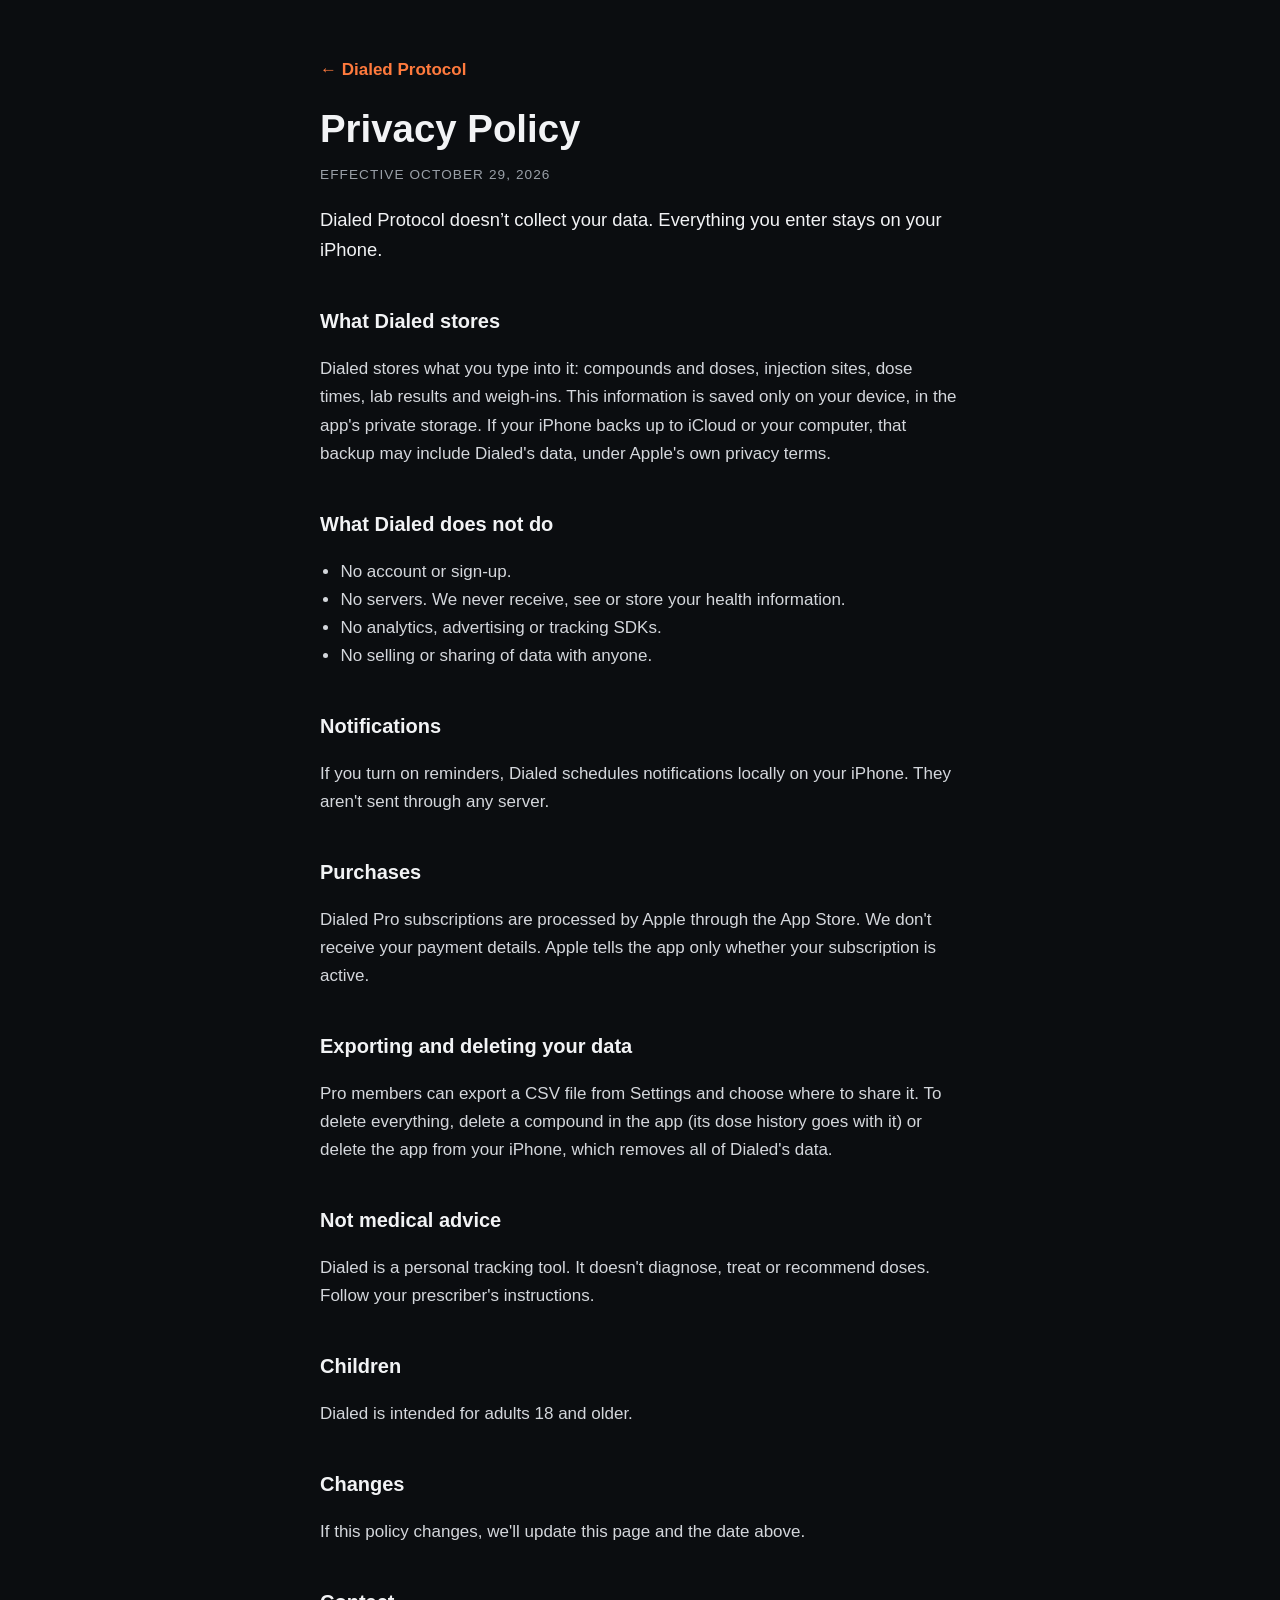
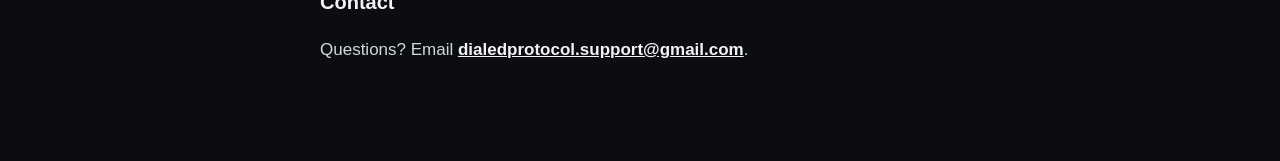
==== privacy.html @ 0b733ab6 "Support and privacy pages for Dialed Protocol" ====
<!doctype html>
<html lang="en">
<head>
<meta charset="utf-8">
<meta name="viewport" content="width=device-width, initial-scale=1">
<title>Dialed Protocol Privacy Policy</title>
<link rel="stylesheet" href="style.css">
</head>
<body>
<main>
  <a class="back" href="index.html">← Dialed Protocol</a>
  <h1>Privacy Policy</h1>
  <p class="meta">Effective October 29, 2026</p>

  <p class="lede">Dialed Protocol doesn&rsquo;t collect your data. Everything you enter stays on your iPhone.</p>

  <h2>What Dialed stores</h2>
  <p>Dialed stores what you type into it: compounds and doses, injection sites, dose times, lab results and weigh-ins. This information is saved only on your device, in the app's private storage. If your iPhone backs up to iCloud or your computer, that backup may include Dialed's data, under Apple's own privacy terms.</p>

  <h2>What Dialed does not do</h2>
  <ul>
    <li>No account or sign-up.</li>
    <li>No servers. We never receive, see or store your health information.</li>
    <li>No analytics, advertising or tracking SDKs.</li>
    <li>No selling or sharing of data with anyone.</li>
  </ul>

  <h2>Notifications</h2>
  <p>If you turn on reminders, Dialed schedules notifications locally on your iPhone. They aren't sent through any server.</p>

  <h2>Purchases</h2>
  <p>Dialed Pro subscriptions are processed by Apple through the App Store. We don't receive your payment details. Apple tells the app only whether your subscription is active.</p>

  <h2>Exporting and deleting your data</h2>
  <p>Pro members can export a CSV file from Settings and choose where to share it. To delete everything, delete a compound in the app (its dose history goes with it) or delete the app from your iPhone, which removes all of Dialed's data.</p>

  <h2>Not medical advice</h2>
  <p>Dialed is a personal tracking tool. It doesn't diagnose, treat or recommend doses. Follow your prescriber's instructions.</p>

  <h2>Children</h2>
  <p>Dialed is intended for adults 18 and older.</p>

  <h2>Changes</h2>
  <p>If this policy changes, we'll update this page and the date above.</p>

  <h2>Contact</h2>
  <p>Questions? Email <a class="email" href="mailto:dialedprotocol.support@gmail.com">dialedprotocol.support@gmail.com</a>.</p>
</main>
</body>
</html>
---- style.css ----
:root {
  --bg: #0b0d10;
  --card: #16191e;
  --text: #f2f3f5;
  --muted: #9aa0a8;
  --ember: #ff7a3d;
  --flame: #ff4e50;
  color-scheme: dark;
}
* { box-sizing: border-box; }
body {
  margin: 0;
  background: var(--bg);
  color: var(--text);
  font: 17px/1.65 -apple-system, BlinkMacSystemFont, "SF Pro Text", "Segoe UI", Roboto, sans-serif;
}
main {
  max-width: 680px;
  margin: 0 auto;
  padding: 56px max(20px, env(safe-area-inset-left)) 80px max(20px, env(safe-area-inset-right));
}
h1 {
  font: 800 2.4rem/1.1 ui-rounded, -apple-system, "SF Pro Rounded", sans-serif;
  margin: 0 0 12px;
  text-wrap: balance;
}
h2 { font-size: 1.25rem; margin: 40px 0 8px; }
h3 { font-size: 1.05rem; margin: 24px 0 4px; }
p, li { color: #d4d7dc; }
ul { padding-left: 1.2em; }
a { color: var(--ember); }
.lede { font-size: 1.15rem; color: var(--text); }
.meta, .eyebrow { color: var(--muted); font-size: .85rem; letter-spacing: .08em; text-transform: uppercase; }
.eyebrow { color: var(--ember); font-weight: 700; }
.back { display: inline-block; margin-bottom: 24px; text-decoration: none; font-weight: 600; }
.email { user-select: all; color: var(--text); font-weight: 600; }
.links { margin-top: 48px; color: var(--muted); }
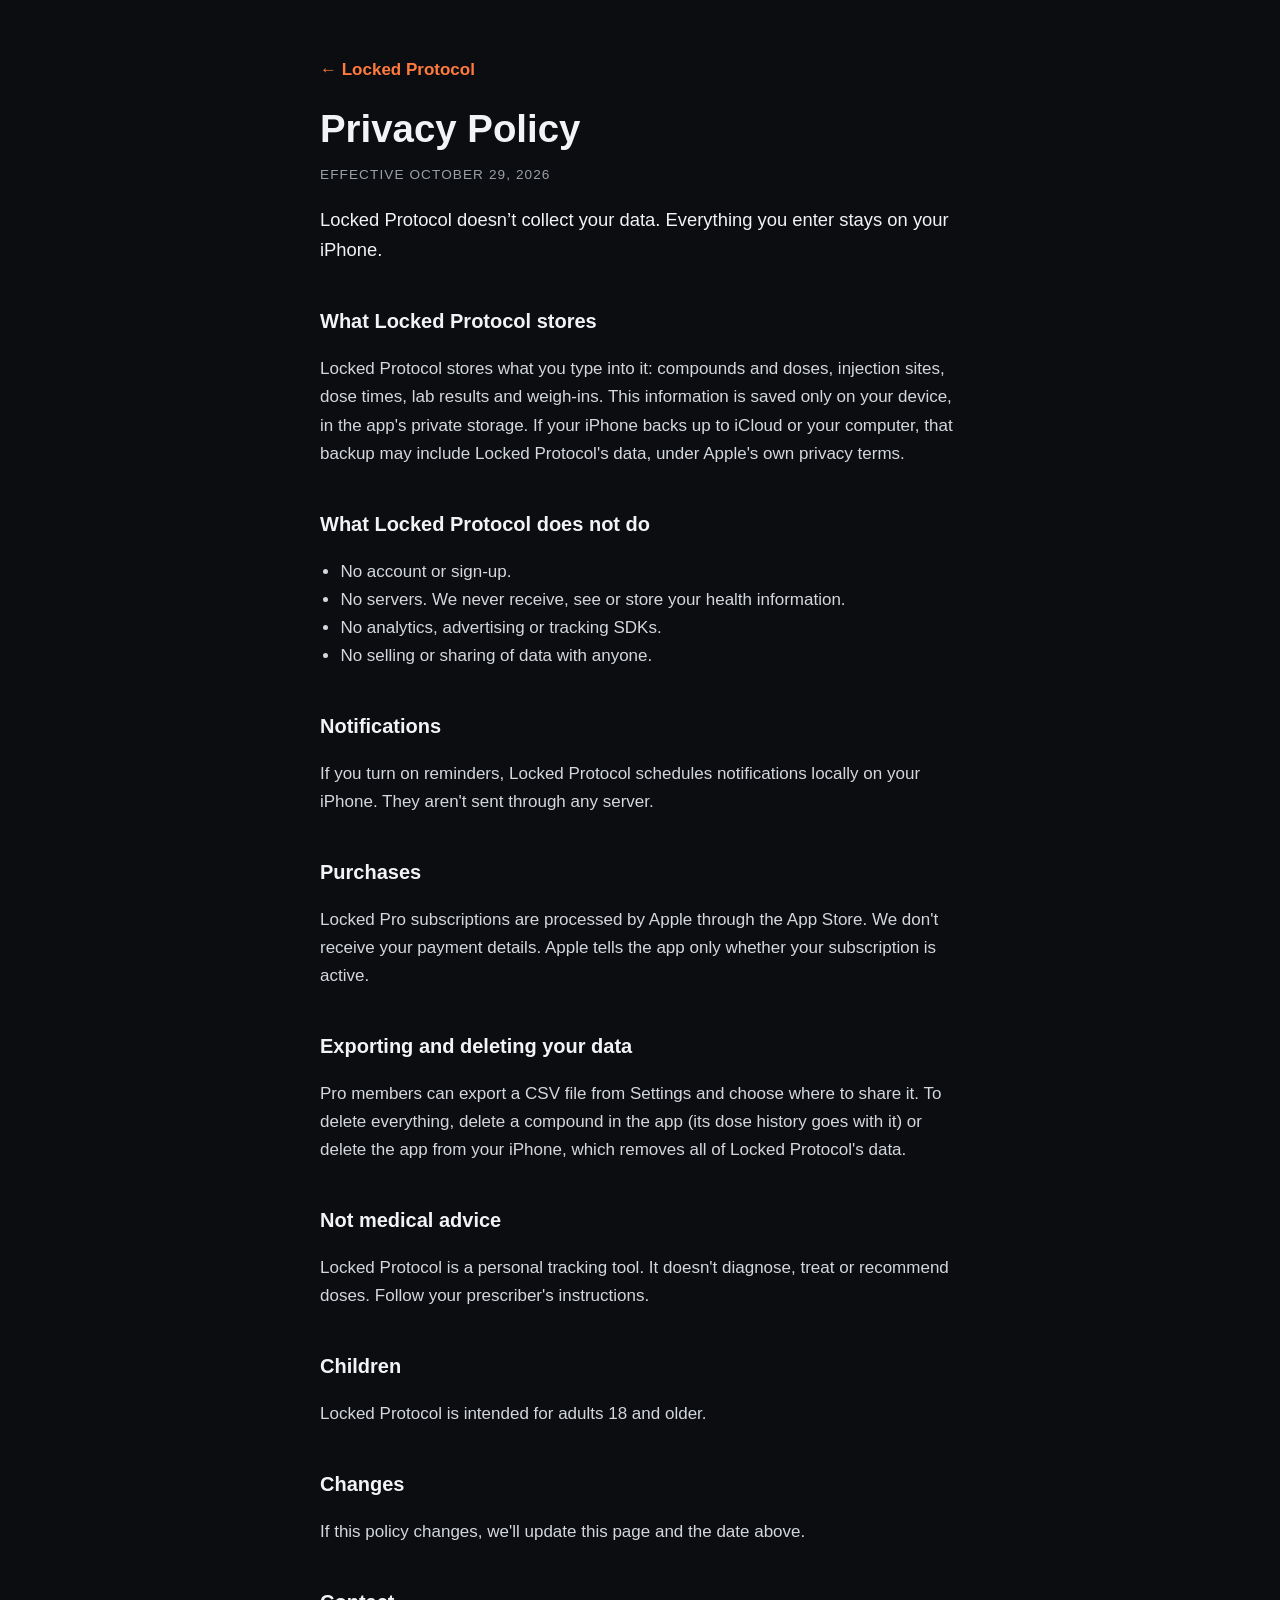
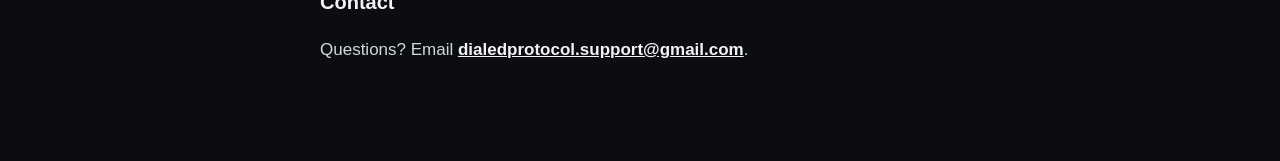
==== commit 1f33a77e: "Rename to Locked Protocol; add vial calculator FAQ" ====
--- a/privacy.html
+++ b/privacy.html
@@ -3,21 +3,21 @@
 <head>
 <meta charset="utf-8">
 <meta name="viewport" content="width=device-width, initial-scale=1">
-<title>Dialed Protocol Privacy Policy</title>
+<title>Locked Protocol Privacy Policy</title>
 <link rel="stylesheet" href="style.css">
 </head>
 <body>
 <main>
-  <a class="back" href="index.html">← Dialed Protocol</a>
+  <a class="back" href="index.html">← Locked Protocol</a>
   <h1>Privacy Policy</h1>
   <p class="meta">Effective October 29, 2026</p>
 
-  <p class="lede">Dialed Protocol doesn&rsquo;t collect your data. Everything you enter stays on your iPhone.</p>
+  <p class="lede">Locked Protocol doesn&rsquo;t collect your data. Everything you enter stays on your iPhone.</p>
 
-  <h2>What Dialed stores</h2>
-  <p>Dialed stores what you type into it: compounds and doses, injection sites, dose times, lab results and weigh-ins. This information is saved only on your device, in the app's private storage. If your iPhone backs up to iCloud or your computer, that backup may include Dialed's data, under Apple's own privacy terms.</p>
+  <h2>What Locked Protocol stores</h2>
+  <p>Locked Protocol stores what you type into it: compounds and doses, injection sites, dose times, lab results and weigh-ins. This information is saved only on your device, in the app's private storage. If your iPhone backs up to iCloud or your computer, that backup may include Locked Protocol's data, under Apple's own privacy terms.</p>
 
-  <h2>What Dialed does not do</h2>
+  <h2>What Locked Protocol does not do</h2>
   <ul>
     <li>No account or sign-up.</li>
     <li>No servers. We never receive, see or store your health information.</li>
@@ -26,19 +26,19 @@
   </ul>
 
   <h2>Notifications</h2>
-  <p>If you turn on reminders, Dialed schedules notifications locally on your iPhone. They aren't sent through any server.</p>
+  <p>If you turn on reminders, Locked Protocol schedules notifications locally on your iPhone. They aren't sent through any server.</p>
 
   <h2>Purchases</h2>
-  <p>Dialed Pro subscriptions are processed by Apple through the App Store. We don't receive your payment details. Apple tells the app only whether your subscription is active.</p>
+  <p>Locked Pro subscriptions are processed by Apple through the App Store. We don't receive your payment details. Apple tells the app only whether your subscription is active.</p>
 
   <h2>Exporting and deleting your data</h2>
-  <p>Pro members can export a CSV file from Settings and choose where to share it. To delete everything, delete a compound in the app (its dose history goes with it) or delete the app from your iPhone, which removes all of Dialed's data.</p>
+  <p>Pro members can export a CSV file from Settings and choose where to share it. To delete everything, delete a compound in the app (its dose history goes with it) or delete the app from your iPhone, which removes all of Locked Protocol's data.</p>
 
   <h2>Not medical advice</h2>
-  <p>Dialed is a personal tracking tool. It doesn't diagnose, treat or recommend doses. Follow your prescriber's instructions.</p>
+  <p>Locked Protocol is a personal tracking tool. It doesn't diagnose, treat or recommend doses. Follow your prescriber's instructions.</p>
 
   <h2>Children</h2>
-  <p>Dialed is intended for adults 18 and older.</p>
+  <p>Locked Protocol is intended for adults 18 and older.</p>
 
   <h2>Changes</h2>
   <p>If this policy changes, we'll update this page and the date above.</p>
